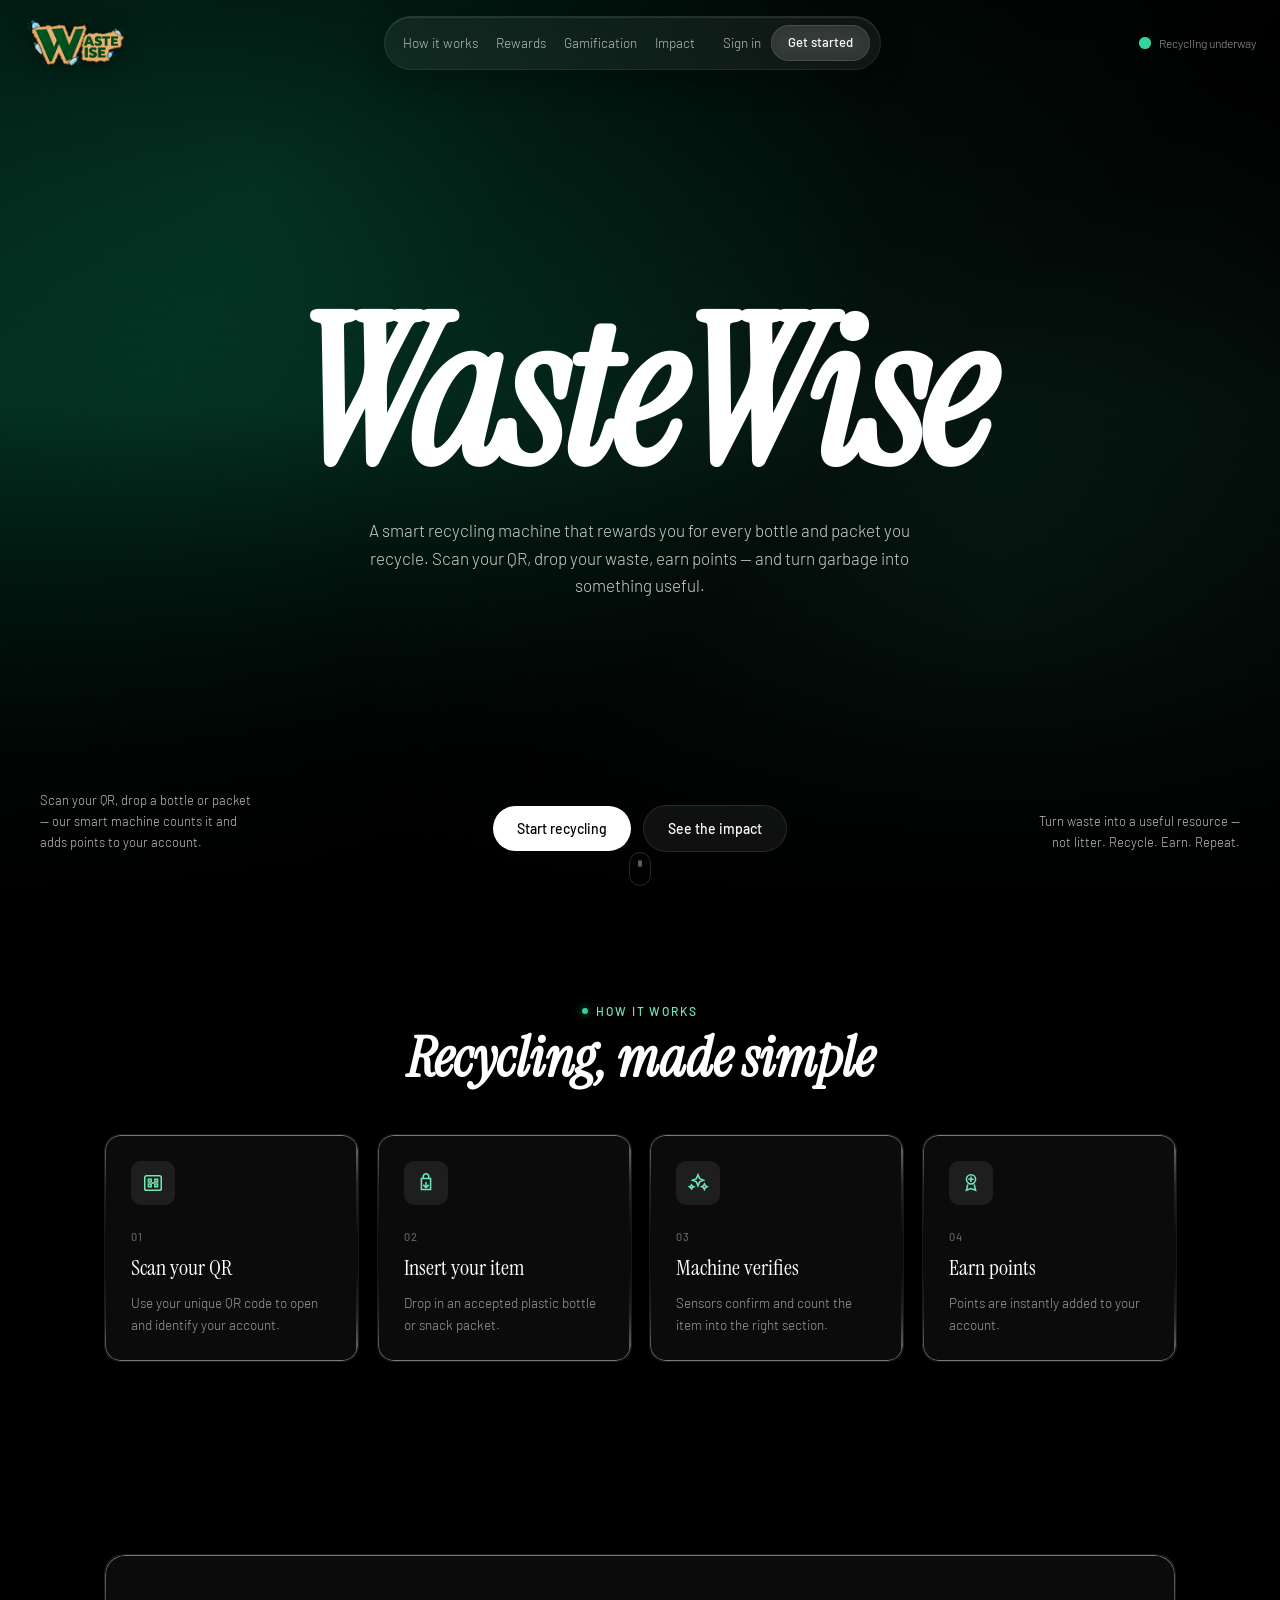
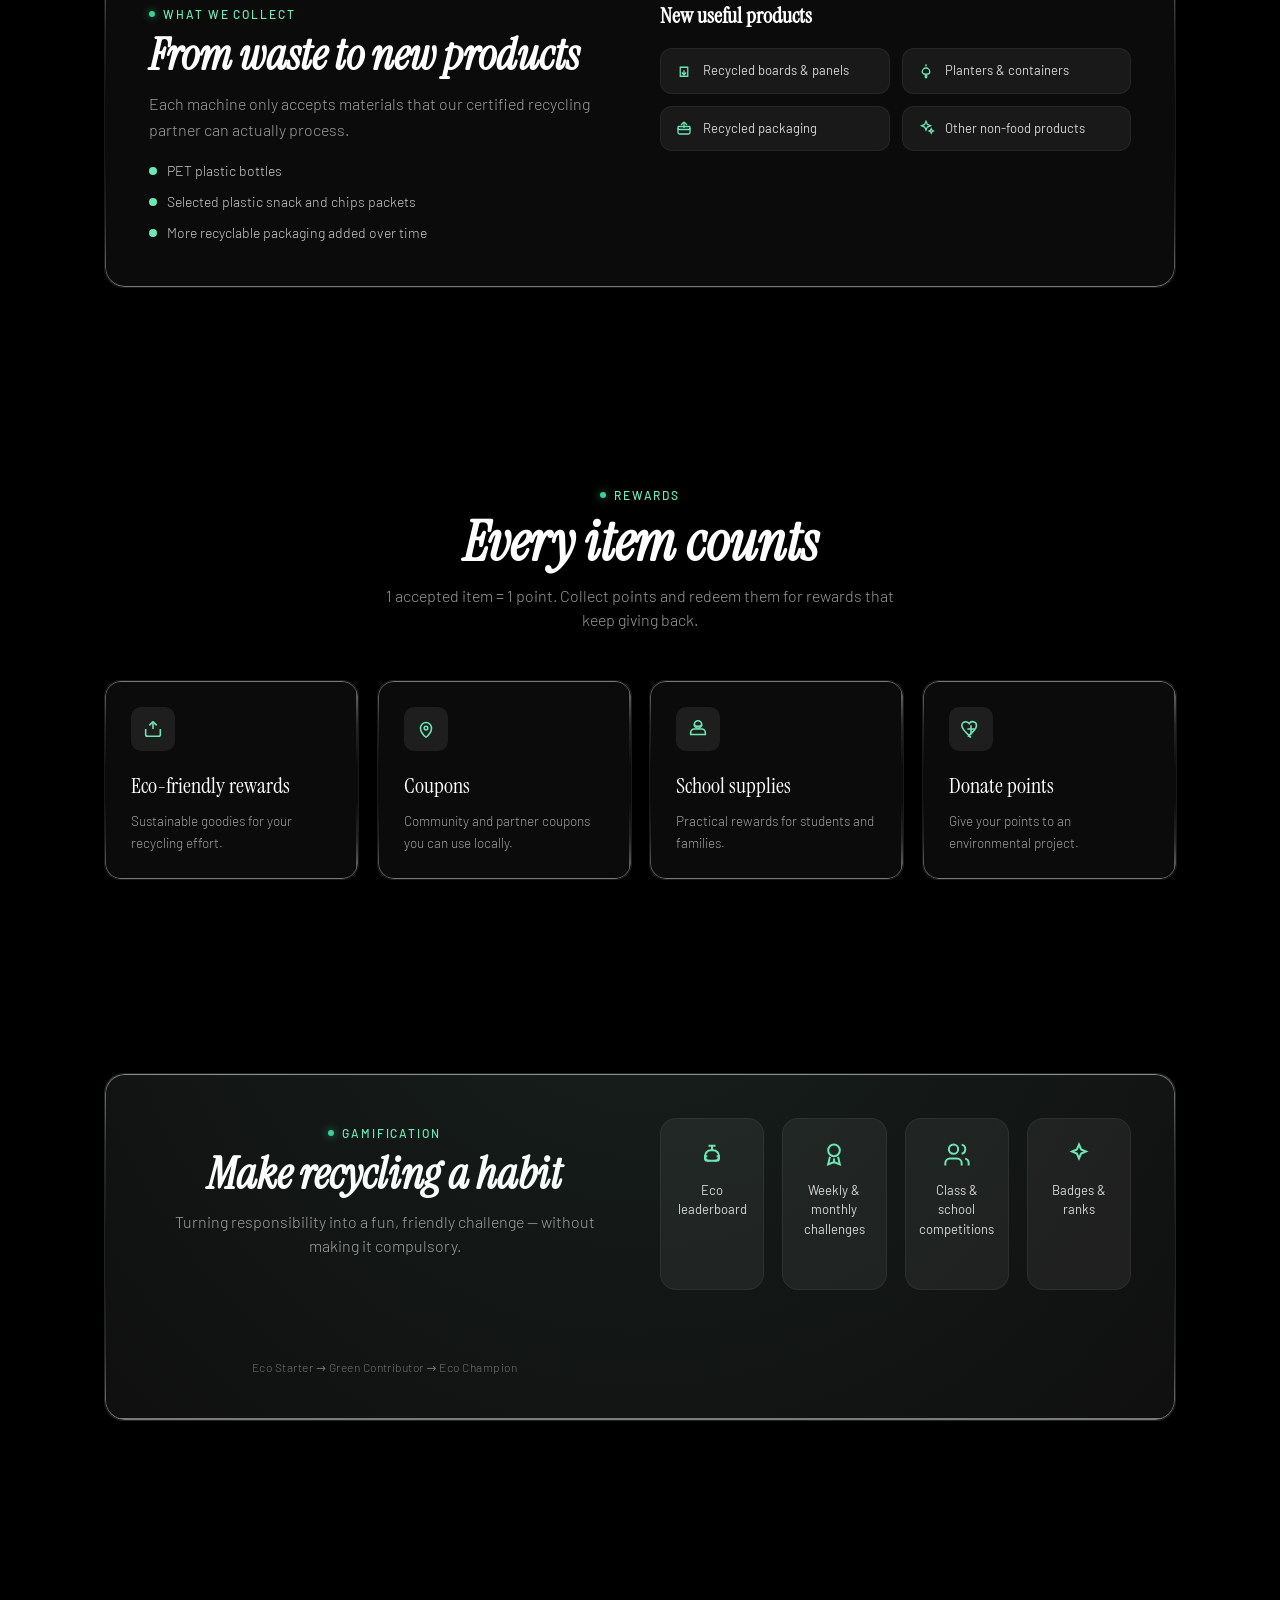
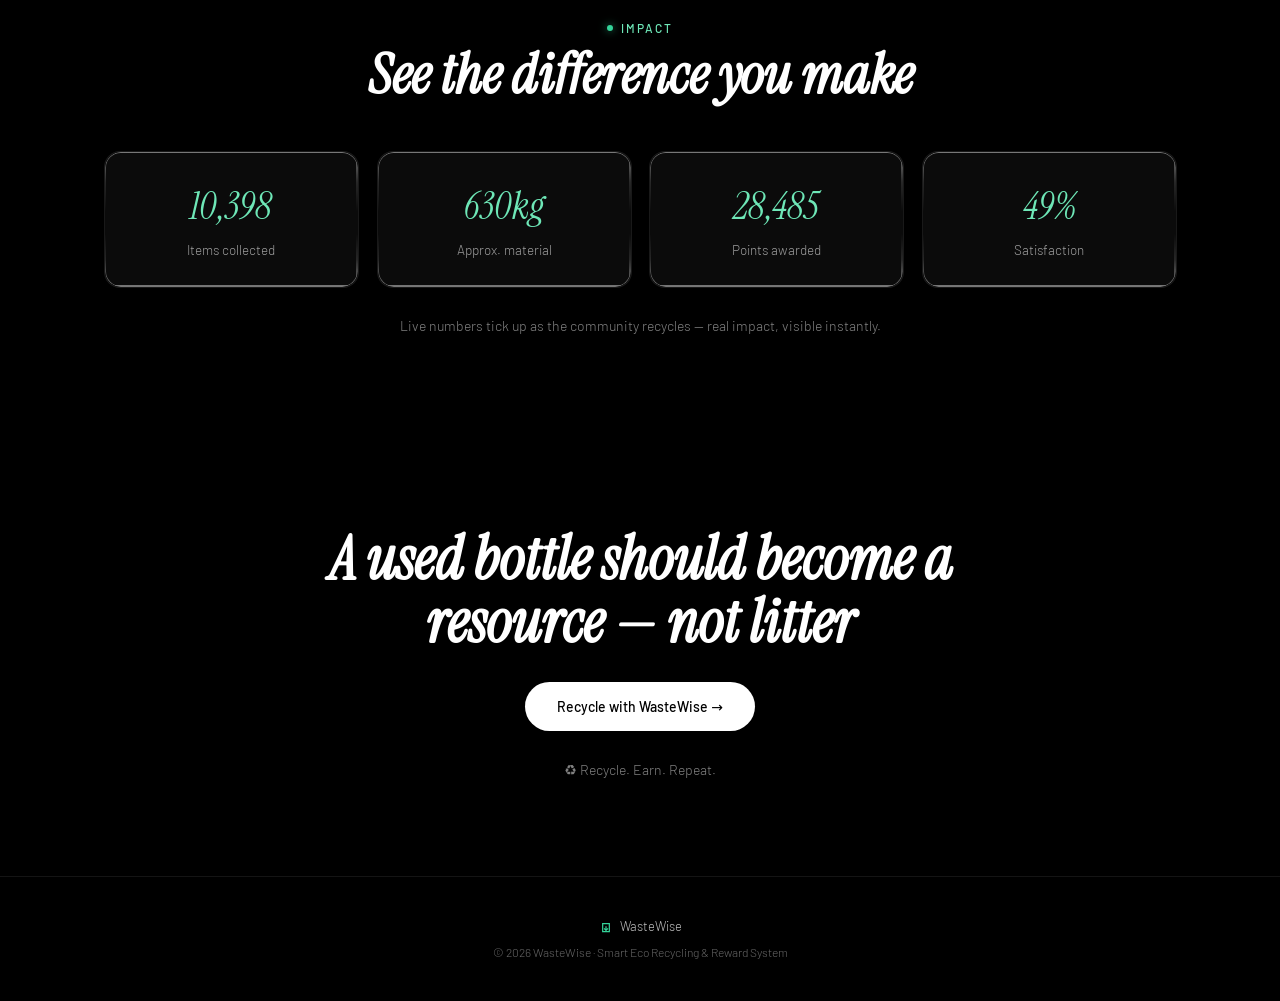
==== frontend/index.html @ 9d91518c "Rename site -> frontend" ====
<!doctype html>
<html lang="en">
<head>
  <meta charset="UTF-8" />
  <meta name="viewport" content="width=device-width, initial-scale=1.0" />
  <title>WasteWise — Recycle. Earn. Repeat.</title>
  <meta name="description" content="A smart recycling machine that rewards you for every bottle and packet you recycle. Scan your QR, drop your waste, earn points." />
  <link rel="icon" type="image/jpeg" href="logo.jpeg" />
  <link rel="preconnect" href="https://fonts.googleapis.com">
  <link rel="preconnect" href="https://fonts.gstatic.com" crossorigin>
  <link href="https://fonts.googleapis.com/css2?family=Instrument+Serif:ital@0;1&family=Barlow:wght@300;400;500;600&display=swap" rel="stylesheet">
  <link rel="stylesheet" href="style.css" />
</head>
<body>
  <!-- Scroll progress - lightweight -->
  <div class="scroll-progress" id="scroll-progress" aria-hidden="true"></div>

  <!-- Background - static, no drift -->
  <div class="bg-fixed" aria-hidden="true">
    <div class="bg-gradient"></div>
    <div class="bg-radial-1"></div>
    <div class="bg-radial-2"></div>
    <div class="bg-vignette"></div>
  </div>

  <!-- Top Bar -->
  <header class="topbar">
    <a href="#" class="logo" aria-label="WasteWise home">
      <img src="logo.jpeg" alt="WasteWise logo — cardboard W ASTE ISE with bottles" width="220" height="74" />
    </a>

    <nav class="nav-pill" aria-label="Primary">
      <div class="nav-links">
        <a href="#how-it-works">How it works</a>
        <a href="#rewards">Rewards</a>
        <a href="#gamification">Gamification</a>
        <a href="#impact">Impact</a>
      </div>
      <div class="nav-actions">
        <a href="#" class="nav-signin">Sign in</a>
        <a href="#how-it-works" class="btn btn-glass">Get started</a>
      </div>
      <button class="nav-toggle" aria-label="Open menu" aria-expanded="false">
        <span></span><span></span><span></span>
      </button>
    </nav>

    <div class="status">
      <span class="dot-wrap"><span class="dot-ping"></span><span class="dot"></span></span>
      <span class="status-text">Recycling underway</span>
    </div>
  </header>

  <!-- Mobile menu -->
  <div class="mobile-menu" id="mobile-menu">
    <a href="#how-it-works">How it works</a>
    <a href="#rewards">Rewards</a>
    <a href="#gamification">Gamification</a>
    <a href="#impact">Impact</a>
    <a href="#" class="mobile-cta">Get started</a>
  </div>

  <!-- Hero - lightweight, no floating/magnetic/char stagger -->
  <section class="hero" id="top">
    <div class="hero-inner" id="hero-title">
      <h1 class="hero-title">WasteWise</h1>
      <p class="hero-sub">
        A smart recycling machine that rewards you for every bottle and packet
        you recycle. Scan your QR, drop your waste, earn points — and turn
        garbage into something useful.
      </p>
    </div>

    <div class="hero-bottom" id="hero-bottom">
      <p class="hero-bottom-text left">
        Scan your QR, drop a bottle or packet — our smart machine counts it and
        adds points to your account.
      </p>

      <div class="hero-ctas">
        <a href="#how-it-works" class="btn btn-white"><span>Start recycling</span></a>
        <a href="#impact" class="btn btn-ghost">See the impact</a>
      </div>

      <p class="hero-bottom-text right">
        Turn waste into a useful resource — not litter. Recycle. Earn. Repeat.
      </p>
    </div>

    <a href="#how-it-works" class="scroll-hint" aria-label="Scroll down">
      <span class="scroll-mouse"><span class="scroll-wheel"></span></span>
    </a>
  </section>

  <!-- Content -->
  <main class="content">

    <!-- HOW IT WORKS -->
    <section id="how-it-works" class="section reveal">
      <div class="section-head">
        <span class="eyebrow"><span class="eyebrow-dot"></span> How it works</span>
        <h2>Recycling, made simple</h2>
      </div>
      <div class="grid-4 stagger">
        <article class="card">
          <div class="card-icon"><svg viewBox="0 0 24 24" fill="none" stroke="currentColor" stroke-width="1.7"><rect x="3" y="4" width="18" height="16" rx="2"/><path d="M7 8h3v3H7zM14 8h3v3h-3zM7 13h3v3H7zM14 13h3v3h-3z"/><circle cx="12" cy="12" r="1.2" fill="currentColor" stroke="none"/></svg></div>
          <span class="card-num">01</span>
          <h3>Scan your QR</h3>
          <p>Use your unique QR code to open and identify your account.</p>
        </article>
        <article class="card">
          <div class="card-icon"><svg viewBox="0 0 24 24" fill="none" stroke="currentColor" stroke-width="1.7"><path d="M7 19V7h10v12H7z"/><path d="M9 7V5a3 3 0 0 1 6 0v2"/><path d="M12 11v6"/><path d="M9 14l3 3 3-3"/></svg></div>
          <span class="card-num">02</span>
          <h3>Insert your item</h3>
          <p>Drop in an accepted plastic bottle or snack packet.</p>
        </article>
        <article class="card">
          <div class="card-icon"><svg viewBox="0 0 24 24" fill="none" stroke="currentColor" stroke-width="1.7"><path d="M12 3l1.8 4.2L18 9l-4.2 1.8L12 15l-1.8-4.2L6 9l4.2-1.8L12 3z"/><path d="M19 13l1 2 2 1-2 1-1 2-1-2-2-1 2-1 1-2z"/><path d="M5 14l1 1.5L7.5 16 6 17l-1 1.5L4 17 2.5 16 4 15.5 5 14z"/></svg></div>
          <span class="card-num">03</span>
          <h3>Machine verifies</h3>
          <p>Sensors confirm and count the item into the right section.</p>
        </article>
        <article class="card">
          <div class="card-icon"><svg viewBox="0 0 24 24" fill="none" stroke="currentColor" stroke-width="1.7"><circle cx="12" cy="8" r="5"/><path d="M8.5 13.5L7 20l5-2 5 2-1.5-6.5"/><path d="M9 8h6M12 5v6"/></svg></div>
          <span class="card-num">04</span>
          <h3>Earn points</h3>
          <p>Points are instantly added to your account.</p>
        </article>
      </div>
    </section>

    <!-- WHAT WE COLLECT -->
    <section id="collection" class="section reveal">
      <div class="panel">
        <div class="panel-left">
          <span class="eyebrow"><span class="eyebrow-dot"></span> What we collect</span>
          <h2>From waste to new products</h2>
          <p class="muted">Each machine only accepts materials that our certified recycling partner can actually process.</p>
          <ul class="checklist">
            <li><span class="dot-sm"></span> PET plastic bottles</li>
            <li><span class="dot-sm"></span> Selected plastic snack and chips packets</li>
            <li><span class="dot-sm"></span> More recyclable packaging added over time</li>
          </ul>
        </div>
        <div class="panel-right">
          <h3>New useful products</h3>
          <div class="mini-grid">
            <div class="mini-card"><svg viewBox="0 0 24 24" fill="none" stroke="currentColor" stroke-width="1.7"><path d="M7 19V7h10v12H7z"/><path d="M12 11v6M9 14l3 3 3-3"/></svg><span>Recycled boards &amp; panels</span></div>
            <div class="mini-card"><svg viewBox="0 0 24 24" fill="none" stroke="currentColor" stroke-width="1.7"><path d="M11 20a1 1 0 0 0 2 0v-1a3 3 0 0 0-3-3 3 3 0 0 1-3-3 5 5 0 0 1 10 0 3 3 0 0 1-3 3 3 3 0 0 0-3 3v1z"/><path d="M12 3v3"/></svg><span>Planters &amp; containers</span></div>
            <div class="mini-card"><svg viewBox="0 0 24 24" fill="none" stroke="currentColor" stroke-width="1.7"><path d="M20 12v6a2 2 0 0 1-2 2H6a2 2 0 0 1-2-2v-6"/><path d="M12 12V4"/><path d="M12 4l-4 4"/><path d="M12 4l4 4"/><rect x="4" y="10" width="16" height="4" rx="1"/></svg><span>Recycled packaging</span></div>
            <div class="mini-card"><svg viewBox="0 0 24 24" fill="none" stroke="currentColor" stroke-width="1.7"><path d="M12 3l1.8 4.2L18 9l-4.2 1.8L12 15l-1.8-4.2L6 9l4.2-1.8L12 3z"/><path d="M19 13l1 2 2 1-2 1-1 2-1-2-2-1 2-1 1-2z"/></svg><span>Other non-food products</span></div>
          </div>
        </div>
      </div>
    </section>

    <!-- REWARDS -->
    <section id="rewards" class="section reveal">
      <div class="section-head">
        <span class="eyebrow"><span class="eyebrow-dot"></span> Rewards</span>
        <h2>Every item counts</h2>
        <p class="section-desc">1 accepted item = 1 point. Collect points and redeem them for rewards that keep giving back.</p>
      </div>
      <div class="grid-4 stagger">
        <article class="card">
          <div class="card-icon"><svg viewBox="0 0 24 24" fill="none" stroke="currentColor" stroke-width="1.7"><path d="M20 12v6a2 2 0 0 1-2 2H6a2 2 0 0 1-2-2v-6"/><path d="M12 12V4"/><path d="M12 4l-4 4"/><path d="M12 4l4 4"/></svg></div>
          <h3>Eco-friendly rewards</h3>
          <p>Sustainable goodies for your recycling effort.</p>
        </article>
        <article class="card">
          <div class="card-icon"><svg viewBox="0 0 24 24" fill="none" stroke="currentColor" stroke-width="1.7"><path d="M12 21s-6-4.5-6-10a6 6 0 0 1 12 0c0 5.5-6 10-6 10z"/><circle cx="12" cy="11" r="2"/></svg></div>
          <h3>Coupons</h3>
          <p>Community and partner coupons you can use locally.</p>
        </article>
        <article class="card">
          <div class="card-icon"><svg viewBox="0 0 24 24" fill="none" stroke="currentColor" stroke-width="1.7"><path d="M4 16a4 4 0 0 1 4-4h8a4 4 0 0 1 4 4v2H4v-2z"/><circle cx="12" cy="7" r="4"/><path d="M8 7c0 1 1 2 4 2s4-1 4-2"/></svg></div>
          <h3>School supplies</h3>
          <p>Practical rewards for students and families.</p>
        </article>
        <article class="card">
          <div class="card-icon"><svg viewBox="0 0 24 24" fill="none" stroke="currentColor" stroke-width="1.7"><path d="M12 21l-1.4-1.3C5 14.8 2 11.9 2 8.3A4.3 4.3 0 0 1 6.3 4c1.4 0 2.8.9 3.7 2.1A4.3 4.3 0 0 1 18 8.3c0 3.6-3 6.5-8.6 11.4L12 21z"/><path d="M12 8v10"/><path d="M8 12h8"/></svg></div>
          <h3>Donate points</h3>
          <p>Give your points to an environmental project.</p>
        </article>
      </div>
    </section>

    <!-- GAMIFICATION -->
    <section id="gamification" class="section reveal">
      <div class="panel panel-strong">
        <div class="section-head" style="margin-bottom: 32px;">
          <span class="eyebrow eyebrow-center"><span class="eyebrow-dot"></span> Gamification</span>
          <h2>Make recycling a habit</h2>
          <p class="section-desc">Turning responsibility into a fun, friendly challenge — without making it compulsory.</p>
        </div>
        <div class="grid-4 stagger">
          <div class="ghost-card"><svg viewBox="0 0 24 24" fill="none" stroke="currentColor" stroke-width="1.7"><path d="M6 13a5 5 0 0 1 5-5h2a5 5 0 0 1 5 5v2a2 2 0 0 1-2 2H8a2 2 0 0 1-2-2v-2z"/><path d="M8 13H6a4 4 0 0 0 4 4"/><path d="M16 13h2a4 4 0 0 1-4 4"/><path d="M12 8V4"/><path d="M9 4h6"/></svg><span>Eco leaderboard</span></div>
          <div class="ghost-card"><svg viewBox="0 0 24 24" fill="none" stroke="currentColor" stroke-width="1.7"><circle cx="12" cy="8" r="5"/><path d="M8.5 13.5L7 20l5-2 5 2-1.5-6.5"/><path d="M12 15v4"/></svg><span>Weekly &amp; monthly challenges</span></div>
          <div class="ghost-card"><svg viewBox="0 0 24 24" fill="none" stroke="currentColor" stroke-width="1.7"><path d="M16 21v-2a4 4 0 0 0-4-4H6a4 4 0 0 0-4 4v2"/><circle cx="9" cy="7" r="4"/><path d="M22 21v-2a4 4 0 0 0-3-3.9"/><path d="M16 3.1a4 4 0 0 1 0 7.8"/></svg><span>Class &amp; school competitions</span></div>
          <div class="ghost-card"><svg viewBox="0 0 24 24" fill="none" stroke="currentColor" stroke-width="1.7"><path d="M12 3l1.8 4.2L18 9l-4.2 1.8L12 15l-1.8-4.2L6 9l4.2-1.8L12 3z"/></svg><span>Badges &amp; ranks</span></div>
        </div>
        <p class="ranks">Eco Starter → Green Contributor → Eco Champion</p>
      </div>
    </section>

    <!-- IMPACT -->
    <section id="impact" class="section reveal">
      <div class="section-head">
        <span class="eyebrow"><span class="eyebrow-dot"></span> Impact</span>
        <h2>See the difference you make</h2>
      </div>
      <div class="grid-4 stats stagger">
        <div class="card stat"><div class="stat-value" data-target="12840" data-suffix="">0</div><p>Items collected</p></div>
        <div class="card stat"><div class="stat-value" data-target="864" data-suffix="kg">0</div><p>Approx. material</p></div>
        <div class="card stat"><div class="stat-value" data-target="45210" data-suffix="">0</div><p>Points awarded</p></div>
        <div class="card stat"><div class="stat-value" data-target="97" data-suffix="%">0</div><p>Satisfaction</p></div>
      </div>
      <p class="center-muted">Live numbers tick up as the community recycles — real impact, visible instantly.</p>
    </section>

    <!-- CTA -->
    <section class="section reveal cta">
      <h2>A used bottle should become a resource — not litter</h2>
      <div class="cta-row">
        <a href="#how-it-works" class="btn btn-white btn-large"><span>Recycle with WasteWise <span aria-hidden="true">→</span></span></a>
      </div>
      <p class="center-muted">♻️ Recycle. Earn. Repeat.</p>
    </section>

    <footer class="footer">
      <div class="footer-logo"><svg viewBox="0 0 24 24" width="16" height="16" fill="none" stroke="#34d399" stroke-width="1.8"><path d="M7 19V7h10v12H7z"/><path d="M12 11v6M9 14l3 3 3-3"/></svg> <span>WasteWise</span></div>
      <p>© <span id="year"></span> WasteWise · Smart Eco Recycling &amp; Reward System</p>
    </footer>

  </main>

  <script src="script.js"></script>
</body>
</html>
---- frontend/style.css ----
/* WasteWise — pure HTML/CSS — animated edition */
@import url('https://fonts.googleapis.com/css2?family=Instrument+Serif:ital@0;1&family=Barlow:wght@300;400;500;600&display=swap');

* { box-sizing: border-box; margin: 0; padding: 0; }
html { scroll-behavior: smooth; scroll-padding-top: 80px; }
body {
  font-family: 'Barlow', system-ui, sans-serif;
  background: #000;
  color: #fff;
  overflow-x: hidden;
  line-height: 1.5;
}
a { color: inherit; text-decoration: none; }
img { display: block; max-width: 100%; }

/* Scroll progress - lightweight, no spotlight */
.scroll-progress {
  position: fixed; top: 0; left: 0; height: 2px; width: 0%;
  background: linear-gradient(90deg, #34d399, #6ee7b7, #a7f3d0);
  z-index: 100; transition: width .08s linear;
}

/* Background - static, no orb drift (was heavy) */
.bg-fixed { position: fixed; inset: 0; z-index: 0; pointer-events: none; }
.bg-gradient { position: absolute; inset: 0; background: linear-gradient(135deg, #022c1e 0%, #000 60%, #000 100%); }
.bg-radial-1 { position: absolute; inset: 0; background: radial-gradient(circle at 20% 20%, rgba(16,185,129,0.25), transparent 50%); }
.bg-radial-2 { position: absolute; inset: 0; background: radial-gradient(circle at 78% 68%, rgba(52,211,153,0.15), transparent 55%); }
.bg-vignette { position: absolute; inset: 0; background: linear-gradient(to bottom, rgba(0,0,0,0.55), transparent 45%, #000); }

/* Topbar - no entrance bounce, static */
.topbar {
  position: fixed; top: 0; left: 0; right: 0; z-index: 50;
  display: flex; align-items: center; justify-content: space-between;
  padding: 16px 24px; pointer-events: none;
}
.logo, .nav-pill, .status { pointer-events: auto; }
.logo img {
  height: 42px; width: auto; object-fit: contain;
  filter: drop-shadow(0 2px 10px rgba(0,0,0,0.5));
  border-radius: 6px;
}
@media (min-width: 768px) { .logo img { height: 48px; } }

/* Nav pill — liquid glass */
.nav-pill {
  display: none; align-items: center; gap: 20px;
  padding: 8px 10px 8px 18px; border-radius: 999px;
  background: rgba(255,255,255,0.06);
  backdrop-filter: blur(12px); -webkit-backdrop-filter: blur(12px);
  box-shadow: inset 0 1px 1px rgba(255,255,255,0.12), 0 8px 32px rgba(0,0,0,0.3);
  border: 1px solid rgba(255,255,255,0.08);
}
@media (min-width: 900px) { .nav-pill { display: flex; } }
.nav-links { display: flex; gap: 18px; }
.nav-links a { font-size: 13.5px; font-weight: 300; color: rgba(255,255,255,0.7); transition: color .2s, transform .2s; position: relative; }
.nav-links a::after { content:""; position:absolute; left:0; right:0; bottom:-4px; height:1px; background: #6ee7b7; transform: scaleX(0); transition: transform .25s; transform-origin: left; }
.nav-links a:hover { color: #fff; transform: translateY(-1px); }
.nav-links a:hover::after { transform: scaleX(1); }
.nav-actions { display: flex; align-items: center; gap: 10px; margin-left: 8px; }
.nav-signin { font-size: 13.5px; font-weight: 300; color: rgba(255,255,255,0.7); }
.nav-signin:hover { color: #fff; }

.btn { display: inline-flex; align-items: center; justify-content: center; gap: 8px; font-weight: 500; border-radius: 999px; cursor: pointer; transition: all .2s; border: none; position: relative; overflow: hidden; }
.btn-glass { font-size: 13px; padding: 7px 16px; background: rgba(255,255,255,0.10); color: #fff; border: 1px solid rgba(255,255,255,0.12); backdrop-filter: blur(8px); }
.btn-glass:hover { background: rgba(255,255,255,0.16); transform: scale(1.03); }
.btn-white { background: #fff; color: #000; padding: 12px 24px; font-size: 14px; border-radius: 999px; }
.btn-white:hover { transform: scale(1.03); box-shadow: 0 0 20px 4px rgba(255,255,255,0.18); }
.btn:active { transform: scale(0.97); }
.btn-ghost { background: rgba(255,255,255,0.06); backdrop-filter: blur(12px); border: 1px solid rgba(255,255,255,0.10); color: #fff; padding: 12px 24px; font-size: 14px; }
.btn-ghost:hover { background: rgba(255,255,255,0.12); transform: scale(1.03); }
.btn-large { padding: 14px 32px; font-size: 14px; }

.nav-toggle { display: none; flex-direction: column; gap: 4px; background: none; border: none; cursor: pointer; padding: 6px; }
.nav-toggle span { display: block; width: 20px; height: 2px; background: #fff; border-radius: 2px; transition: transform .25s, opacity .25s; }

/* Status - keep ping only, no glow */
.status { display: flex; align-items: center; gap: 8px; }
.dot-wrap { position: relative; width: 12px; height: 12px; display: inline-flex; }
.dot-ping { position: absolute; inset: 0; border-radius: 50%; background: #34d399; opacity: 0.75; animation: ping 1.6s cubic-bezier(0,0,0.2,1) infinite; }
.dot { position: relative; width: 12px; height: 12px; border-radius: 50%; background: #34d399; }
.status-text { font-size: 12px; font-weight: 300; color: rgba(255,255,255,0.6); }
@keyframes ping { 75%,100% { transform: scale(2.2); opacity: 0; } }

.mobile-menu { display: none; position: fixed; top: 64px; left: 12px; right: 12px; z-index: 49; background: rgba(12,12,12,0.92); backdrop-filter: blur(20px); border: 1px solid rgba(255,255,255,0.08); border-radius: 16px; padding: 16px; flex-direction: column; gap: 12px; animation: menuIn .25s ease; }
@keyframes menuIn { from{opacity:0; transform: translateY(-8px) scale(.98)} to{opacity:1; transform: translateY(0) scale(1)} }
.mobile-menu.open { display: flex; }
.mobile-menu a { padding: 10px 12px; border-radius: 10px; color: rgba(255,255,255,0.8); }
.mobile-menu a:hover { background: rgba(255,255,255,0.08); color: #fff; }
.mobile-cta { background: #fff !important; color: #000 !important; text-align: center; font-weight: 600; }

@media (max-width: 899px) {
  .nav-pill { display: flex; padding: 8px 10px; }
  .nav-links, .nav-actions .nav-signin, .nav-actions .btn-glass { display: none; }
  .nav-toggle { display: flex; }
  .status-text { display: none; }
}

/* Hero - lightweight: single fade, no char stagger / float / nudge */
.hero { position: relative; height: 100vh; height: 100dvh; display: flex; flex-direction: column; align-items: center; justify-content: center; overflow: hidden; z-index: 1; padding: 0 16px; }
.hero-inner { display: flex; flex-direction: column; align-items: center; justify-content: center; text-align: center; will-change: transform, opacity; }
.hero-title {
  font-family: 'Instrument Serif', serif; font-style: italic;
  font-size: clamp(56px, 16vw, 260px); line-height: 0.92; letter-spacing: -0.02em; color: #fff;
  opacity: 0; transform: translateY(14px);
  transition: opacity .8s ease, transform .8s ease;
}
.hero-title.in { opacity: 1; transform: translateY(0); }
.hero-sub {
  max-width: 560px; margin-top: 28px;
  font-weight: 300; font-size: clamp(14px, 2.2vw, 17px);
  line-height: 1.6; color: rgba(255,255,255,0.80);
  opacity: 0; transform: translateY(10px);
  transition: opacity .8s ease .2s, transform .8s ease .2s;
}
.hero-sub.in { opacity: 1; transform: translateY(0); }

.hero-bottom { position: absolute; bottom: 48px; left: 0; right: 0; display: flex; align-items: flex-end; justify-content: space-between; padding: 0 40px; gap: 16px; will-change: transform, opacity; }
.hero-bottom-text { font-size: 13px; font-weight: 300; color: rgba(255,255,255,0.75); max-width: 220px; line-height: 1.6; opacity: 0; transform: translateY(8px); transition: opacity .6s ease .35s, transform .6s ease .35s; }
.hero-bottom-text.in { opacity: 1; transform: translateY(0); }
.hero-bottom-text.right { text-align: right; }
.hero-ctas { position: absolute; left: 50%; bottom: 0; transform: translateX(-50%); display: flex; gap: 12px; align-items: center; }
.scroll-hint { position: absolute; bottom: 14px; left: 50%; transform: translateX(-50%); opacity: 0.45; }
.scroll-mouse { display: block; width: 22px; height: 34px; border: 1.5px solid rgba(255,255,255,0.35); border-radius: 999px; position: relative; }
.scroll-wheel { position: absolute; left: 50%; top: 7px; width: 4px; height: 7px; background: rgba(255,255,255,0.8); border-radius: 999px; transform: translateX(-50%); animation: wheel 1.6s ease-in-out infinite; }
@keyframes wheel { 0% { transform: translate(-50%,0); opacity:1 } 60% { transform: translate(-50%,8px); opacity:0 } 100% { transform: translate(-50%,8px); opacity:0 } }

@media (max-width: 860px) {
  .hero-bottom { flex-direction: column; align-items: center; padding: 0 20px; bottom: 28px; gap: 18px; }
  .hero-bottom-text { max-width: 320px; text-align: center !important; }
  .hero-ctas { position: static; transform: none; }
  .scroll-hint { display: none; }
}

/* Liquid glass helpers */
.card, .panel, .ghost-card, .mini-card { position: relative; overflow: hidden; }
.card::before, .panel::before {
  content:""; position:absolute; inset:0; border-radius: inherit; padding:1.2px;
  background: linear-gradient(180deg, rgba(255,255,255,0.45) 0%, rgba(255,255,255,0.12) 22%, transparent 45%, transparent 60%, rgba(255,255,255,0.12) 80%, rgba(255,255,255,0.45) 100%);
  -webkit-mask: linear-gradient(#fff 0 0) content-box, linear-gradient(#fff 0 0);
  -webkit-mask-composite: xor; mask-composite: exclude;
  pointer-events: none;
}

/* Content */
.content { position: relative; z-index: 1; }
.section { padding: 96px 24px; max-width: 1120px; margin: 0 auto; }
@media (max-width: 640px) { .section { padding: 64px 16px; } }
.section-head { text-align: center; margin-bottom: 48px; }
.eyebrow {
  display: inline-flex; align-items: center; gap: 8px;
  font-size: 12px; letter-spacing: 0.16em; text-transform: uppercase; font-weight: 500; color: #6ee7b7;
}
.eyebrow-dot { width: 6px; height: 6px; border-radius: 50%; background: #34d399; box-shadow: 0 0 8px rgba(52,211,153,0.7); animation: dotPulse 1.8s ease-in-out infinite; }
@keyframes dotPulse { 0%,100%{transform:scale(1); opacity:1} 50%{transform:scale(1.5); opacity:0.7} }
.section-head h2 { font-family: 'Instrument Serif', serif; font-style: italic; font-size: clamp(32px, 6vw, 56px); margin-top: 10px; line-height: 1; }
.section-desc { margin-top: 14px; color: rgba(255,255,255,0.6); font-weight: 300; max-width: 520px; margin-left: auto; margin-right: auto; }

/* Grids */
.grid-4 { display: grid; grid-template-columns: repeat(4,1fr); gap: 18px; }
@media (max-width: 1024px) { .grid-4 { grid-template-columns: repeat(2,1fr); } }
@media (max-width: 560px) { .grid-4 { grid-template-columns: 1fr; } }

.card {
  background: rgba(255,255,255,0.045);
  backdrop-filter: blur(6px); -webkit-backdrop-filter: blur(6px);
  border: 1px solid rgba(255,255,255,0.06);
  border-radius: 16px; padding: 26px;
  transition: transform .35s cubic-bezier(.22,1,.36,1), box-shadow .35s, border-color .35s, background .35s;
  will-change: transform;
}
.card:hover { transform: translateY(-6px) scale(1.015); box-shadow: 0 16px 40px rgba(0,0,0,0.35), 0 0 0 1px rgba(110,231,183,0.08); border-color: rgba(110,231,183,0.18); background: rgba(255,255,255,0.06); }
.card-icon {
  width: 44px; height: 44px; border-radius: 10px;
  background: rgba(255,255,255,0.08);
  display: grid; place-items: center; margin-bottom: 18px; color: #6ee7b7;
  transition: transform .35s, background .35s; position: relative;
}
.card:hover .card-icon { transform: rotate(-6deg) scale(1.08); background: rgba(110,231,183,0.16); }
.card-icon svg { width: 22px; height: 22px; }
.card-num { font-size: 11px; color: rgba(255,255,255,0.35); font-weight: 500; letter-spacing: 0.08em; }
.card h3 { font-family: 'Instrument Serif', serif; font-size: 22px; margin: 4px 0 8px; font-weight: 400; }
.card p { font-size: 13.5px; color: rgba(255,255,255,0.6); font-weight: 300; line-height: 1.6; }

/* Stagger children when parent revealed */
.stagger > * { opacity: 0; transform: translateY(16px); }
.reveal.in .stagger > * { animation: staggerIn .6s cubic-bezier(.22,1,.36,1) forwards; }
.reveal.in .stagger > *:nth-child(1){animation-delay:.05s} .reveal.in .stagger > *:nth-child(2){animation-delay:.12s} .reveal.in .stagger > *:nth-child(3){animation-delay:.19s} .reveal.in .stagger > *:nth-child(4){animation-delay:.26s}
@keyframes staggerIn { to{opacity:1; transform: translateY(0)} }

/* Panel */
.panel {
  display: grid; grid-template-columns: 1fr 1fr; gap: 40px;
  padding: 44px; border-radius: 20px;
  background: rgba(255,255,255,0.045);
  backdrop-filter: blur(8px); -webkit-backdrop-filter: blur(8px);
  border: 1px solid rgba(255,255,255,0.06);
  transition: transform .4s, box-shadow .4s;
}
.panel:hover { transform: translateY(-2px); box-shadow: 0 20px 50px rgba(0,0,0,0.3); }
@media (max-width: 820px) { .panel { grid-template-columns: 1fr; padding: 28px; } }
.panel-left h2, .panel-strong h2 { font-family: 'Instrument Serif', serif; font-style: italic; font-size: clamp(28px, 4.5vw, 44px); margin: 10px 0 14px; line-height: 1; }
.muted { color: rgba(255,255,255,0.6); font-weight: 300; line-height: 1.6; margin-bottom: 18px; }
.checklist { list-style: none; display: flex; flex-direction: column; gap: 10px; }
.checklist li { display: flex; align-items: center; gap: 10px; color: rgba(255,255,255,0.78); font-weight: 300; font-size: 14px; }
.checklist li .dot-sm { width: 8px; height: 8px; border-radius: 50%; background: #6ee7b7; flex-shrink: 0; animation: dotPulse 2s ease-in-out infinite; }
.checklist li:nth-child(2) .dot-sm{animation-delay:.4s} .checklist li:nth-child(3) .dot-sm{animation-delay:.8s}
.panel-right h3 { font-family: 'Instrument Serif', serif; font-size: 22px; margin-bottom: 16px; }
.mini-grid { display: grid; grid-template-columns: 1fr 1fr; gap: 12px; }
@media (max-width: 480px) { .mini-grid { grid-template-columns: 1fr; } }
.mini-card {
  display: flex; align-items: center; gap: 10px;
  background: rgba(255,255,255,0.06); border: 1px solid rgba(255,255,255,0.06);
  border-radius: 12px; padding: 12px 14px;
  transition: transform .25s, background .25s, border-color .25s;
}
.mini-card:hover { transform: translateY(-2px) scale(1.02); background: rgba(255,255,255,0.09); border-color: rgba(110,231,183,0.2); }
.mini-card svg { width: 18px; height: 18px; color: #6ee7b7; flex-shrink: 0; }
.mini-card span { font-size: 13px; color: rgba(255,255,255,0.82); }

.panel-strong {
  padding: 44px; border-radius: 20px;
  background: rgba(255,255,255,0.06);
  backdrop-filter: blur(24px); -webkit-backdrop-filter: blur(24px);
  border: 1px solid rgba(255,255,255,0.08);
  box-shadow: 4px 4px 20px rgba(0,0,0,0.2), inset 0 1px 1px rgba(255,255,255,0.12);
  text-align: center; position: relative; overflow: hidden;
}
.panel-strong::after { content:""; position:absolute; inset:-50%; background: radial-gradient(circle at 50% 0%, rgba(110,231,183,0.08), transparent 60%); animation: panelGlow 8s ease-in-out infinite alternate; pointer-events:none; }
@keyframes panelGlow { from{transform: translateY(0)} to{transform: translateY(18px)} }
.ghost-card {
  background: rgba(255,255,255,0.06); border: 1px solid rgba(255,255,255,0.06);
  border-radius: 16px; padding: 22px; display: flex; flex-direction: column; align-items: center; gap: 12px;
  transition: transform .3s, background .3s; position: relative; z-index:1;
}
.ghost-card:hover { transform: translateY(-4px) scale(1.03); background: rgba(255,255,255,0.10); }
.ghost-card svg { width: 28px; height: 28px; color: #6ee7b7; transition: transform .3s; }
.ghost-card:hover svg { transform: scale(1.15) rotate(-4deg); }
.ghost-card span { font-size: 13px; color: rgba(255,255,255,0.82); }
.ranks { margin-top: 28px; font-size: 12px; color: rgba(255,255,255,0.4); font-weight: 300; letter-spacing: 0.04em; position: relative; z-index:1; }

/* Stats - counters */
.stats .stat { text-align: center; }
.stat-value { font-family: 'Instrument Serif', serif; font-style: italic; font-size: 38px; color: #6ee7b7; margin-bottom: 4px; min-height: 46px; display:flex; align-items:center; justify-content:center; }
.stat p { text-align: center; }
.center-muted { text-align: center; color: rgba(255,255,255,0.5); font-weight: 300; max-width: 560px; margin: 28px auto 0; font-size: 14px; }

/* CTA */
.cta { text-align: center; }
.cta h2 { font-family: 'Instrument Serif', serif; font-style: italic; font-size: clamp(32px, 6vw, 60px); max-width: 760px; margin: 0 auto; line-height: 1.05; }
.cta-row { margin-top: 28px; display: flex; justify-content: center; }

/* Reveal */
.reveal { opacity: 0; transform: translateY(28px); transition: opacity .7s ease, transform .7s ease; }
.reveal.in { opacity: 1; transform: translateY(0); }

/* Footer */
.footer { padding: 40px 24px; border-top: 1px solid rgba(255,255,255,0.08); text-align: center; color: rgba(255,255,255,0.4); font-size: 12px; font-weight: 300; }
.footer-logo { display: inline-flex; align-items: center; gap: 6px; color: rgba(255,255,255,0.75); margin-bottom: 6px; font-size: 13px; }

/* Reduced motion */
@media (prefers-reduced-motion: reduce) {
  *, *::before, *::after { animation: none !important; transition: none !important; }
  .reveal, .stagger > * { opacity: 1; transform: none; }
}
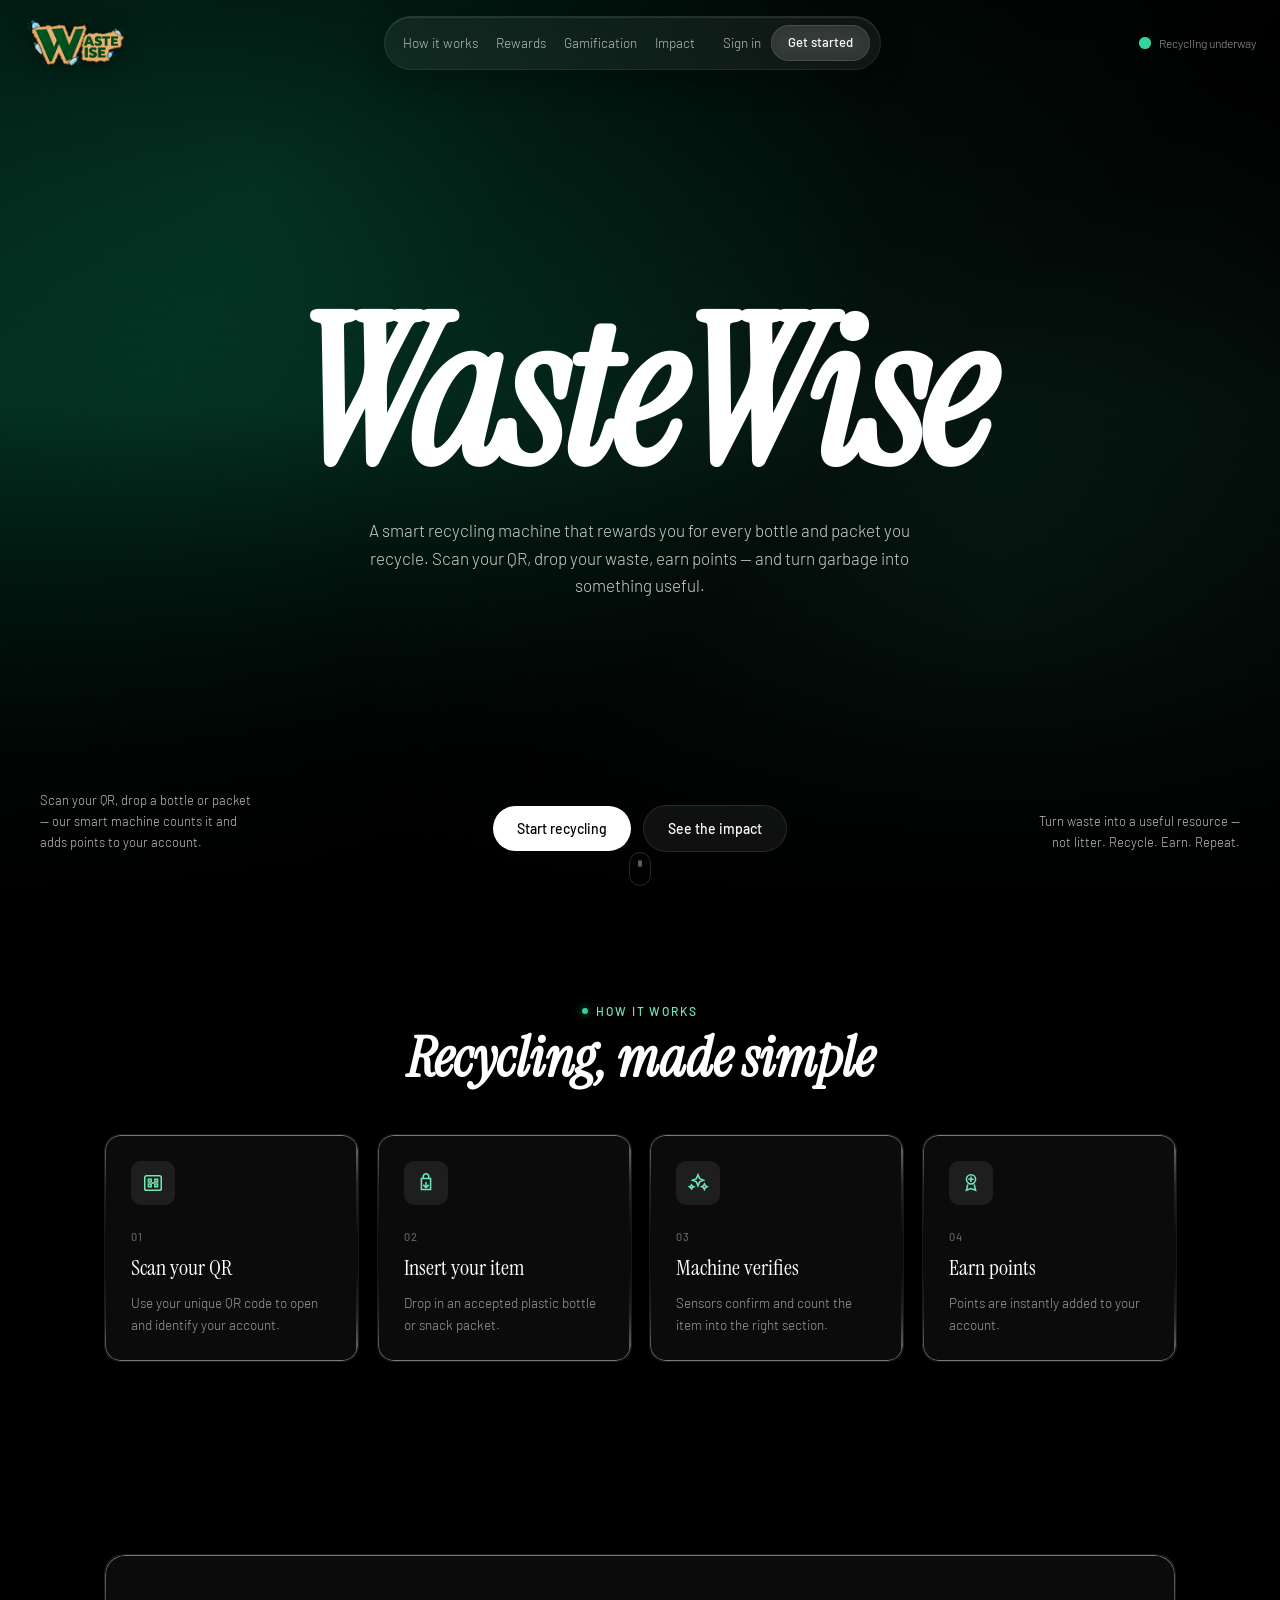
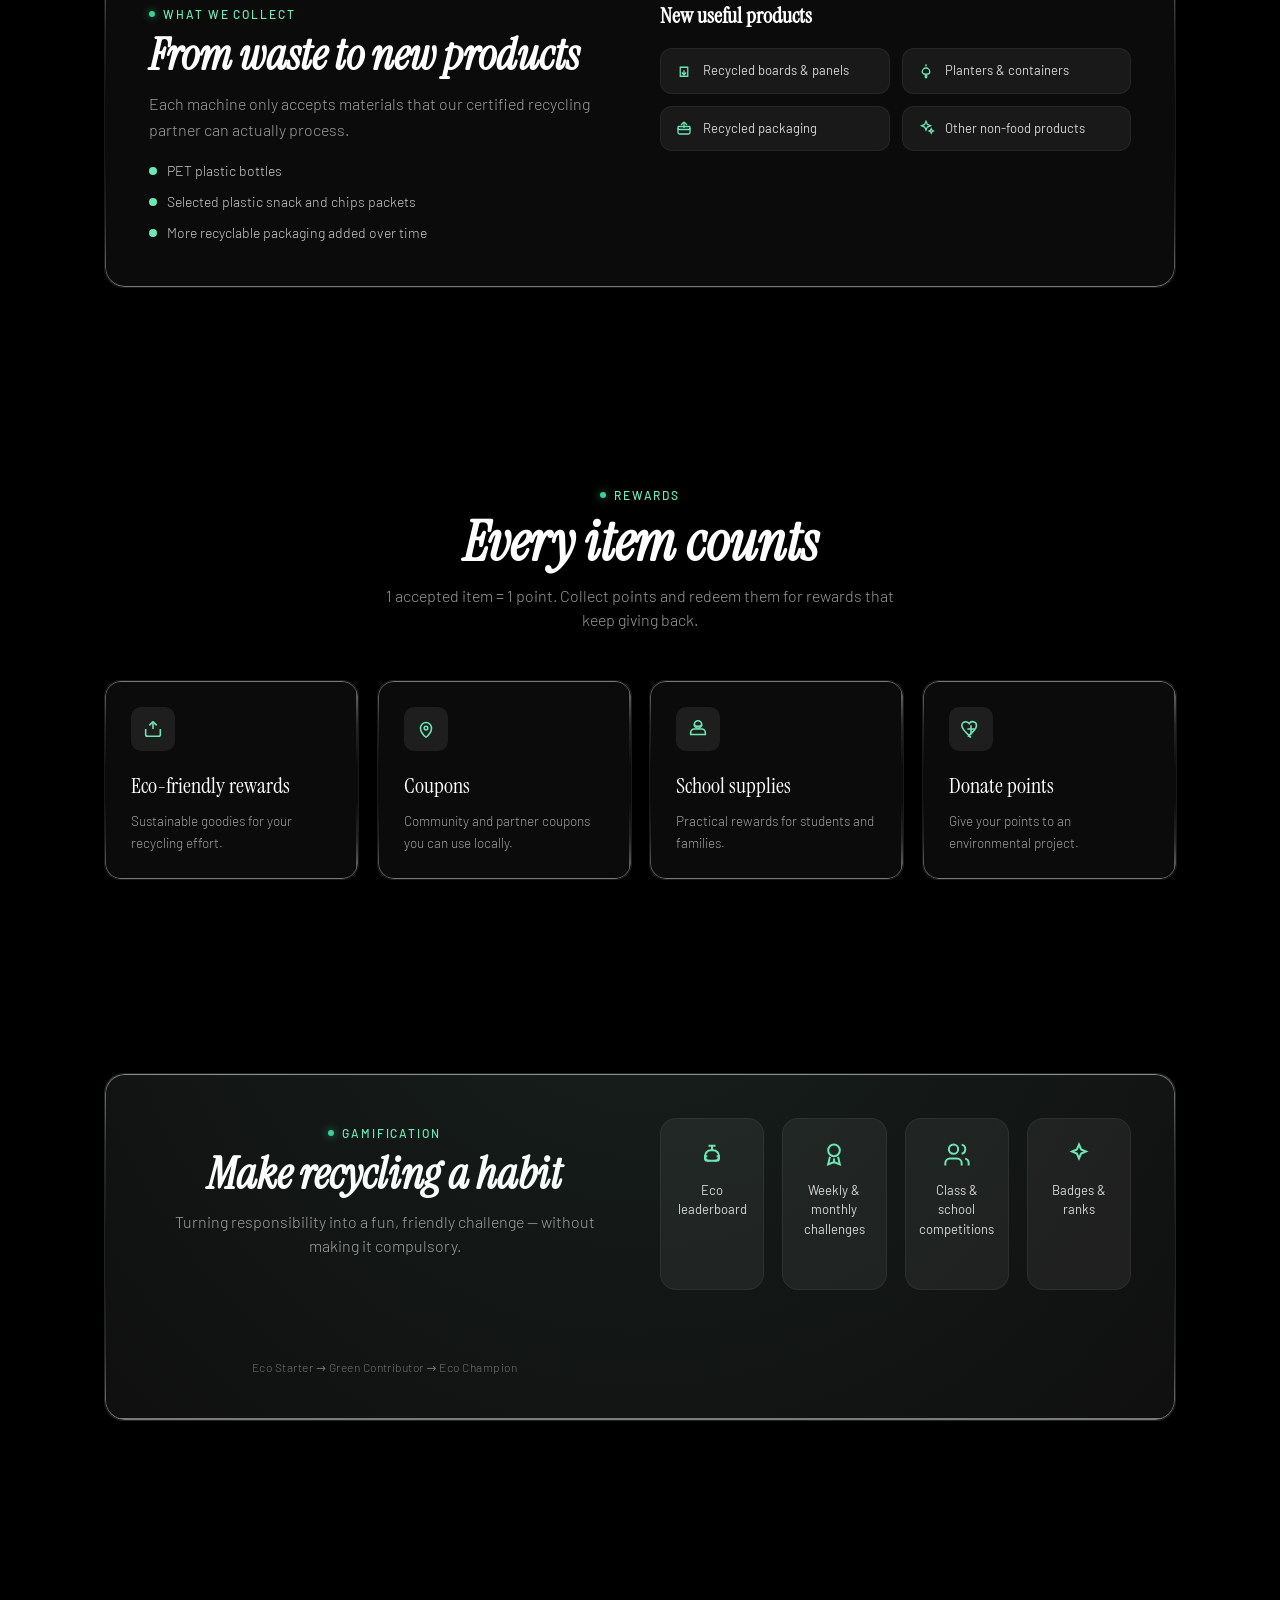
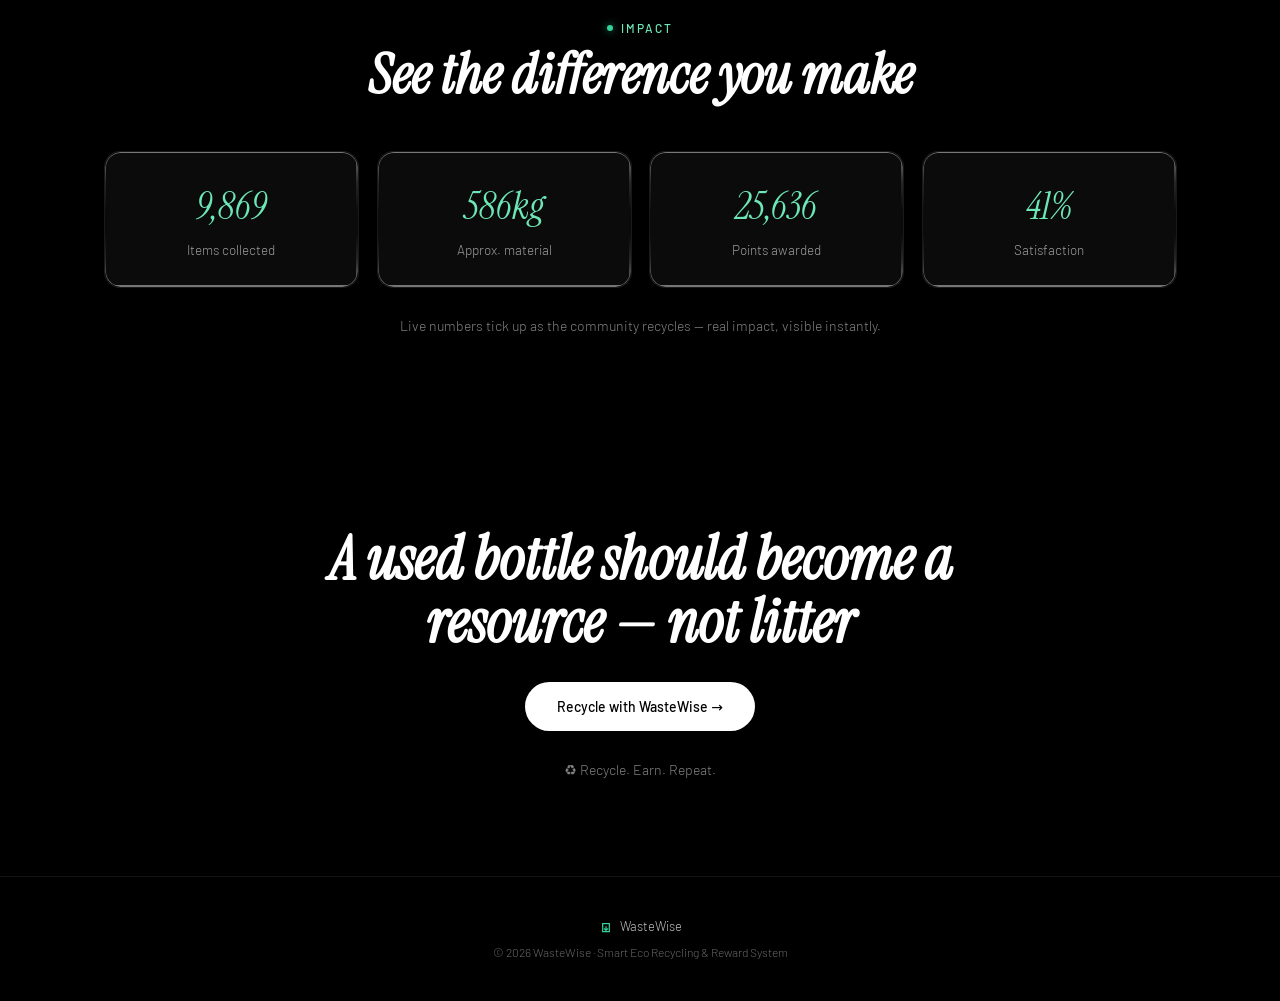
==== commit bd0ddbdd: "feat: add auth system, dashboard, and full stack setup with Java backend - Add auth page (login/regi" ====
--- a/frontend/index.html
+++ b/frontend/index.html
@@ -37,8 +37,8 @@
         <a href="#impact">Impact</a>
       </div>
       <div class="nav-actions">
-        <a href="#" class="nav-signin">Sign in</a>
-        <a href="#how-it-works" class="btn btn-glass">Get started</a>
+        <a href="login.html" class="nav-signin">Sign in</a>
+        <a href="login.html#register" class="btn btn-glass">Get started</a>
       </div>
       <button class="nav-toggle" aria-label="Open menu" aria-expanded="false">
         <span></span><span></span><span></span>
@@ -57,7 +57,7 @@
     <a href="#rewards">Rewards</a>
     <a href="#gamification">Gamification</a>
     <a href="#impact">Impact</a>
-    <a href="#" class="mobile-cta">Get started</a>
+    <a href="login.html" class="mobile-cta">Get started</a>
   </div>
 
   <!-- Hero - lightweight, no floating/magnetic/char stagger -->
--- a/frontend/style.css
+++ b/frontend/style.css
@@ -257,6 +257,120 @@
 .footer { padding: 40px 24px; border-top: 1px solid rgba(255,255,255,0.08); text-align: center; color: rgba(255,255,255,0.4); font-size: 12px; font-weight: 300; }
 .footer-logo { display: inline-flex; align-items: center; gap: 6px; color: rgba(255,255,255,0.75); margin-bottom: 6px; font-size: 13px; }
 
+/* Auth page */
+.auth-page { min-height: 100vh; min-height: 100dvh; }
+.auth-wrap { position: relative; z-index: 1; min-height: 100vh; min-height: 100dvh; display: grid; place-items: center; padding: 96px 16px 40px; }
+.auth-card {
+  width: 100%; max-width: 440px;
+  background: rgba(255,255,255,0.06);
+  backdrop-filter: blur(18px); -webkit-backdrop-filter: blur(18px);
+  border: 1px solid rgba(255,255,255,0.10);
+  border-radius: 20px;
+  box-shadow: 0 20px 60px rgba(0,0,0,0.45), inset 0 1px 1px rgba(255,255,255,0.10);
+  padding: 28px;
+  position: relative; overflow: hidden;
+}
+.auth-card::before {
+  content:""; position:absolute; inset:0; border-radius: inherit; padding:1.2px;
+  background: linear-gradient(180deg, rgba(255,255,255,0.45) 0%, rgba(255,255,255,0.12) 22%, transparent 45%, transparent 60%, rgba(255,255,255,0.12) 80%, rgba(255,255,255,0.45) 100%);
+  -webkit-mask: linear-gradient(#fff 0 0) content-box, linear-gradient(#fff 0 0);
+  -webkit-mask-composite: xor; mask-composite: exclude;
+  pointer-events: none;
+}
+.auth-head { text-align: center; margin-bottom: 18px; }
+.auth-head h1 { font-family: 'Instrument Serif', serif; font-style: italic; font-size: 34px; line-height: 1; }
+.auth-head p { margin-top: 8px; color: rgba(255,255,255,0.60); font-weight: 300; font-size: 14px; }
+.auth-tabs { display: grid; grid-template-columns: 1fr 1fr; gap: 8px; background: rgba(255,255,255,0.06); border: 1px solid rgba(255,255,255,0.06); border-radius: 999px; padding: 4px; margin-bottom: 16px; }
+.auth-tab { border: none; background: transparent; color: rgba(255,255,255,0.65); padding: 8px 10px; border-radius: 999px; cursor: pointer; font-size: 13px; font-weight: 500; transition: all .2s; }
+.auth-tab.active { background: #fff; color: #000; box-shadow: 0 4px 12px rgba(0,0,0,0.15); }
+.auth-alert { padding: 10px 12px; border-radius: 10px; font-size: 13px; margin-bottom: 14px; border: 1px solid transparent; }
+.auth-alert.error { background: rgba(239,68,68,0.12); border-color: rgba(239,68,68,0.25); color: #fecaca; }
+.auth-alert.success { background: rgba(52,211,153,0.12); border-color: rgba(52,211,153,0.25); color: #a7f3d0; }
+.auth-form { display: none; flex-direction: column; gap: 14px; }
+.auth-form.active { display: flex; }
+.field { display: flex; flex-direction: column; gap: 6px; }
+.field span { font-size: 12px; letter-spacing: 0.06em; text-transform: uppercase; color: rgba(255,255,255,0.55); font-weight: 500; }
+.field input { width: 100%; padding: 12px 14px; border-radius: 12px; border: 1px solid rgba(255,255,255,0.10); background: rgba(255,255,255,0.06); color: #fff; outline: none; font-size: 14px; transition: border-color .2s, background .2s; }
+.field input::placeholder { color: rgba(255,255,255,0.35); }
+.field input:focus { border-color: rgba(110,231,183,0.35); background: rgba(255,255,255,0.08); }
+.input-with-action { display: flex; gap: 8px; align-items: center; }
+.input-with-action input { flex: 1; }
+.toggle-pass { border: 1px solid rgba(255,255,255,0.10); background: rgba(255,255,255,0.06); color: rgba(255,255,255,0.75); padding: 10px 12px; border-radius: 12px; cursor: pointer; font-size: 12px; white-space: nowrap; }
+.toggle-pass:hover { background: rgba(255,255,255,0.10); }
+.hint { font-size: 11px; color: rgba(255,255,255,0.40); }
+.auth-submit { width: 100%; margin-top: 4px; }
+.auth-submit:disabled { opacity: 0.6; cursor: not-allowed; }
+.auth-foot { text-align: center; font-size: 13px; color: rgba(255,255,255,0.55); }
+.link-btn { background: none; border: none; color: #6ee7b7; cursor: pointer; font: inherit; text-decoration: underline; text-underline-offset: 3px; }
+.link-btn:hover { color: #a7f3d0; }
+.auth-meta { margin-top: 18px; text-align: center; font-size: 11px; color: rgba(255,255,255,0.35); border-top: 1px solid rgba(255,255,255,0.06); padding-top: 14px; }
+.api-status.ok { color: #6ee7b7; }
+.api-status.err { color: #fca5a5; }
+
+/* Dashboard */
+.dashboard-page { background: #000; }
+.dashboard-wrap { position: relative; z-index: 1; padding: 96px 16px 40px; min-height: 100vh; }
+.dashboard-inner { max-width: 960px; margin: 0 auto; display: flex; flex-direction: column; gap: 22px; }
+.dash-welcome h1 { font-family: 'Instrument Serif', serif; font-style: italic; font-size: clamp(28px, 5vw, 42px); line-height: 1; margin-top: 8px; }
+.welcome-sub { color: rgba(255,255,255,0.60); font-weight: 300; margin-top: 6px; font-size: 14px; }
+.dash-profile {
+  display: flex; align-items: center; gap: 18px;
+  background: rgba(255,255,255,0.06);
+  backdrop-filter: blur(18px); -webkit-backdrop-filter: blur(18px);
+  border: 1px solid rgba(255,255,255,0.10); border-radius: 20px; padding: 22px;
+  box-shadow: 0 20px 60px rgba(0,0,0,0.35), inset 0 1px 1px rgba(255,255,255,0.08);
+  position: relative; overflow: hidden;
+}
+.dash-profile::before { content:""; position:absolute; inset:0; border-radius: inherit; padding:1.2px; background: linear-gradient(180deg, rgba(255,255,255,0.45) 0%, rgba(255,255,255,0.12) 22%, transparent 45%, transparent 60%, rgba(255,255,255,0.12) 80%, rgba(255,255,255,0.45) 100%); -webkit-mask: linear-gradient(#fff 0 0) content-box, linear-gradient(#fff 0 0); -webkit-mask-composite: xor; mask-composite: exclude; pointer-events:none; }
+.profile-avatar { width: 64px; height: 64px; border-radius: 50%; display: grid; place-items: center; background: linear-gradient(135deg, #34d399, #6ee7b7); color: #022c1e; font-weight: 600; font-size: 20px; flex-shrink: 0; }
+.profile-info { display: flex; flex-direction: column; gap: 2px; min-width: 0; }
+.profile-info h2 { font-family: 'Instrument Serif', serif; font-size: 22px; font-weight: 400; line-height: 1.1; }
+.profile-email { color: #6ee7b7; font-size: 13px; word-break: break-all; }
+.profile-email:hover { color: #a7f3d0; text-decoration: underline; text-underline-offset: 3px; }
+.profile-id { font-size: 11px; letter-spacing: 0.08em; text-transform: uppercase; color: rgba(255,255,255,0.45); margin-top: 2px; }
+.profile-badge { margin-left: auto; display: inline-flex; align-items: center; gap: 6px; font-size: 11px; color: rgba(255,255,255,0.65); background: rgba(255,255,255,0.06); border: 1px solid rgba(255,255,255,0.08); padding: 6px 10px; border-radius: 999px; white-space: nowrap; }
+.badge-dot { width: 6px; height: 6px; border-radius: 50%; background: #34d399; box-shadow: 0 0 8px rgba(52,211,153,0.7); }
+.dash-stats { display: grid; grid-template-columns: repeat(3, 1fr); gap: 18px; }
+@media (max-width: 960px) { .dash-stats { grid-template-columns: 1fr 1fr; } }
+@media (max-width: 560px) { .dash-stats { grid-template-columns: 1fr; } }
+.dash-stat { display: flex; align-items: center; gap: 16px; padding: 22px; }
+.dash-stat-icon { width: 48px; height: 48px; border-radius: 12px; background: rgba(255,255,255,0.08); display: grid; place-items: center; color: #6ee7b7; flex-shrink: 0; }
+.dash-stat-icon.points { background: rgba(110,231,183,0.14); }
+.dash-stat-icon svg { width: 22px; height: 22px; }
+.dash-stat-label { font-size: 11px; letter-spacing: 0.10em; text-transform: uppercase; color: rgba(255,255,255,0.55); font-weight: 500; }
+.dash-stat-value { font-family: 'Instrument Serif', serif; font-style: italic; font-size: 36px; color: #fff; line-height: 1; margin: 4px 0; }
+.dash-stat-sub { font-size: 12px; color: rgba(255,255,255,0.45); }
+.dash-contrib { display: flex; align-items: center; gap: 18px; padding: 28px; text-align: left; }
+.dash-contrib h2 { font-family: 'Instrument Serif', serif; font-style: italic; font-size: 26px; }
+.contrib-icon { width: 52px; height: 52px; border-radius: 14px; background: rgba(52,211,153,0.14); display: grid; place-items: center; color: #6ee7b7; flex-shrink: 0; }
+.contrib-icon svg { width: 26px; height: 26px; }
+.contrib-text { display: flex; flex-direction: column; gap: 4px; }
+.contrib-main { color: #6ee7b7; font-weight: 500; font-size: 14px; }
+.contrib-sub { color: rgba(255,255,255,0.60); font-weight: 300; font-size: 13px; line-height: 1.6; }
+.contrib-sub strong { color: #fff; font-weight: 500; }
+.dash-redeem .section-head { text-align: center; }
+.redeem-grid { display: grid; grid-template-columns: repeat(4, 1fr); gap: 18px; }
+@media (max-width: 1024px) { .redeem-grid { grid-template-columns: repeat(2, 1fr); } }
+@media (max-width: 560px) { .redeem-grid { grid-template-columns: 1fr; } }
+.redeem-card { display: flex; flex-direction: column; gap: 10px; padding: 22px; }
+.redeem-top { display: flex; flex-direction: column; gap: 4px; }
+.redeem-top h3 { font-family: 'Instrument Serif', serif; font-size: 20px; font-weight: 400; }
+.redeem-cost { font-size: 12px; letter-spacing: 0.08em; text-transform: uppercase; color: #6ee7b7; font-weight: 500; }
+.redeem-desc { font-size: 13px; color: rgba(255,255,255,0.60); font-weight: 300; }
+.redeem-btn { margin-top: auto; width: 100%; }
+.redeem-btn:disabled { opacity: 0.45; cursor: not-allowed; transform: none !important; box-shadow: none !important; }
+.redeem-note { text-align: center; color: rgba(255,255,255,0.35); font-size: 11px; margin-top: 14px; font-weight: 300; }
+.nav-links a.active { color: #fff; }
+.nav-links a.active::after { transform: scaleX(1); }
+/* Modal */
+.modal { position: fixed; inset: 0; z-index: 80; display: grid; place-items: center; padding: 16px; }
+.modal[hidden] { display: none !important; }
+.modal-backdrop { position: absolute; inset: 0; background: rgba(0,0,0,0.55); backdrop-filter: blur(6px); }
+.modal-card { position: relative; width: 100%; max-width: 420px; background: rgba(18,18,18,0.96); border: 1px solid rgba(255,255,255,0.10); border-radius: 16px; padding: 22px; text-align: center; box-shadow: 0 20px 60px rgba(0,0,0,0.5); }
+.modal-card h3 { font-family: 'Instrument Serif', serif; font-size: 22px; margin-bottom: 8px; }
+.modal-card p { color: rgba(255,255,255,0.65); font-size: 13px; line-height: 1.6; margin-bottom: 16px; }
+@media (max-width: 820px) { .dash-profile { flex-wrap: wrap; } .profile-badge { margin-left: 0; } .dash-contrib { flex-direction: column; text-align: center; } }
+
 /* Reduced motion */
 @media (prefers-reduced-motion: reduce) {
   *, *::before, *::after { animation: none !important; transition: none !important; }
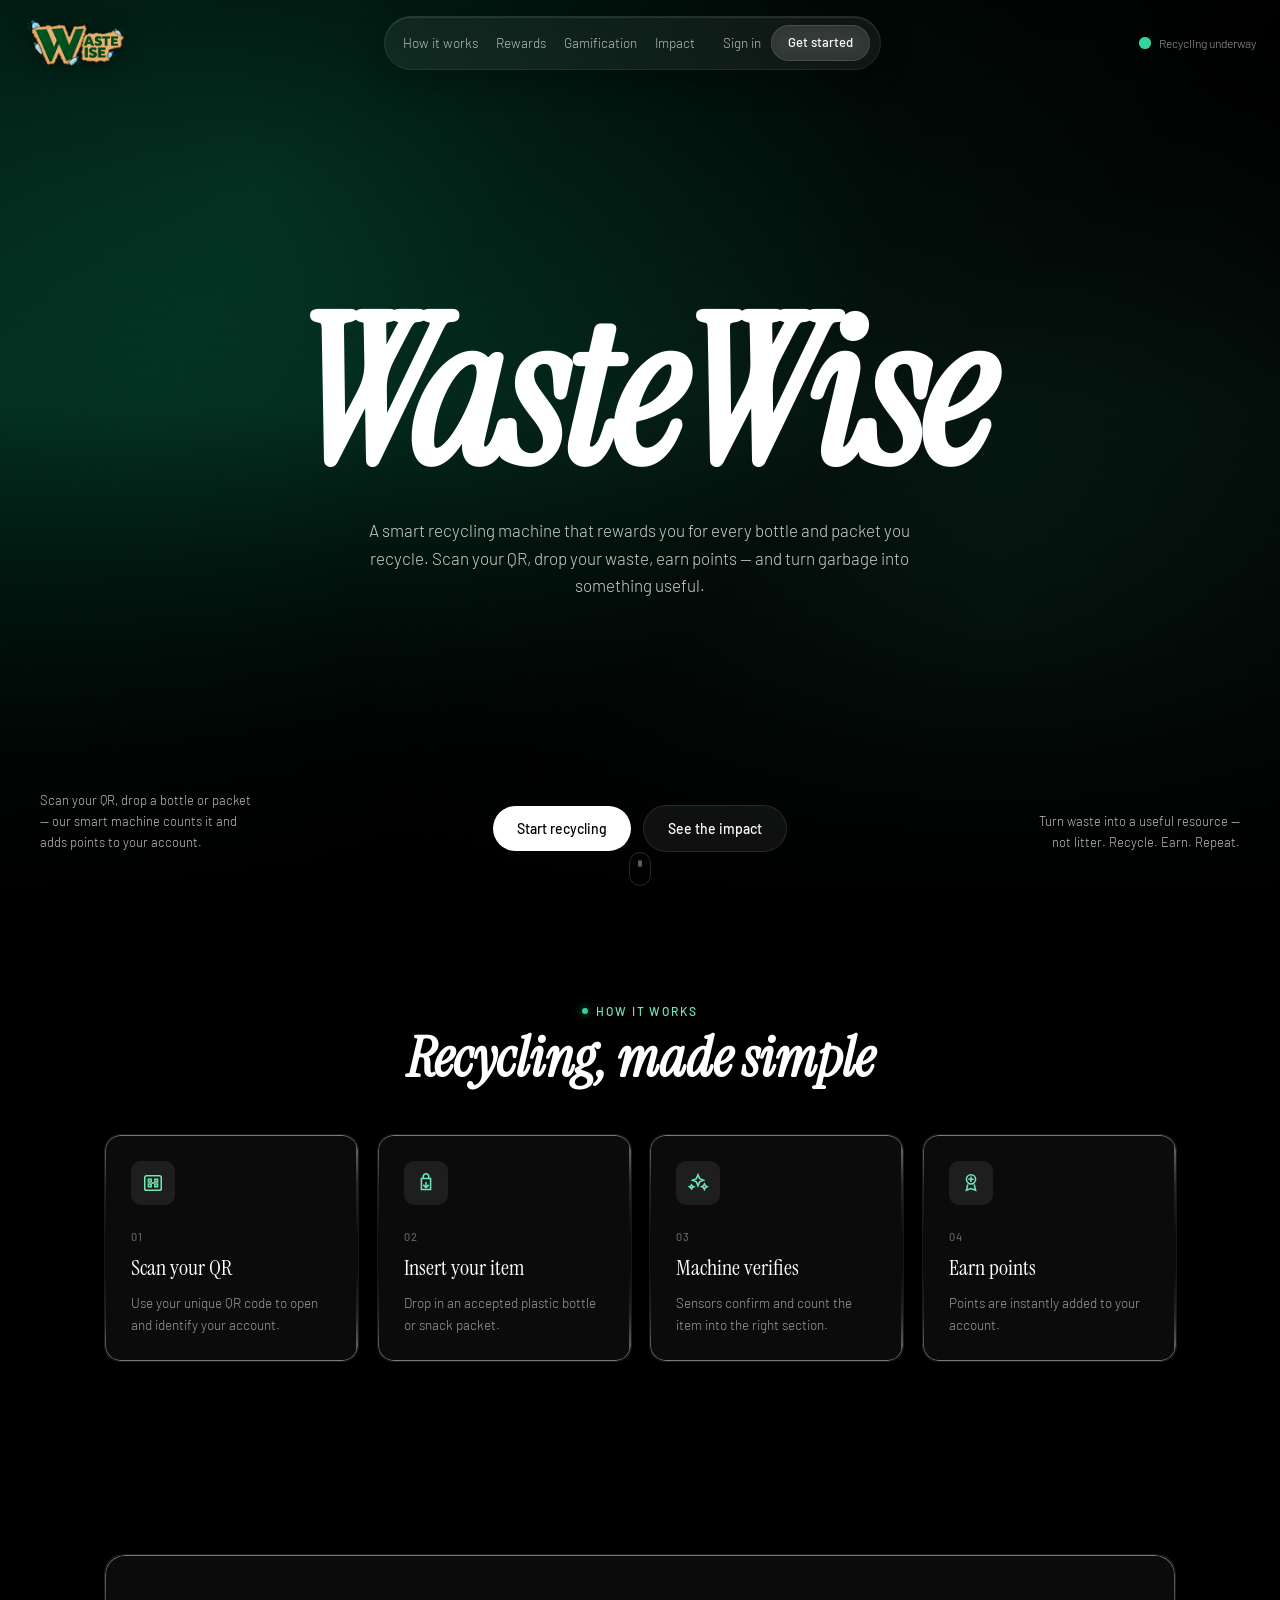
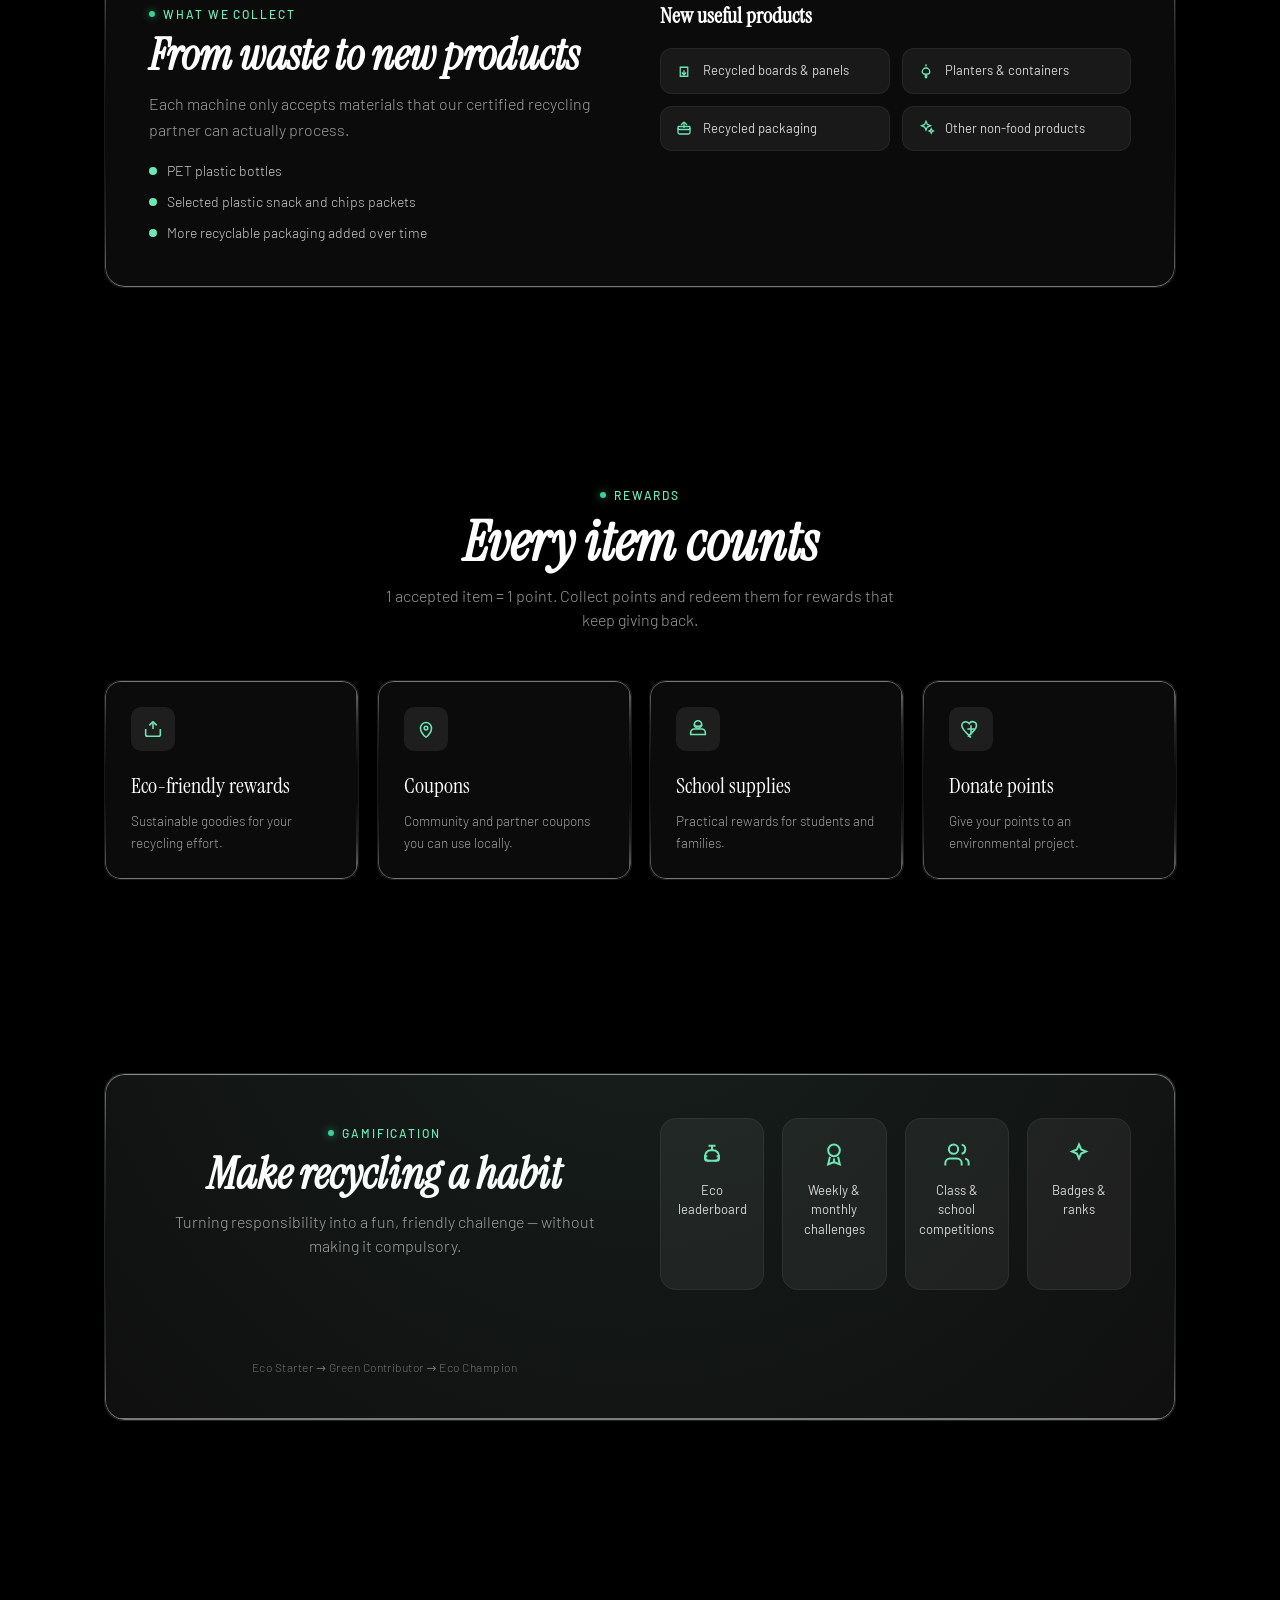
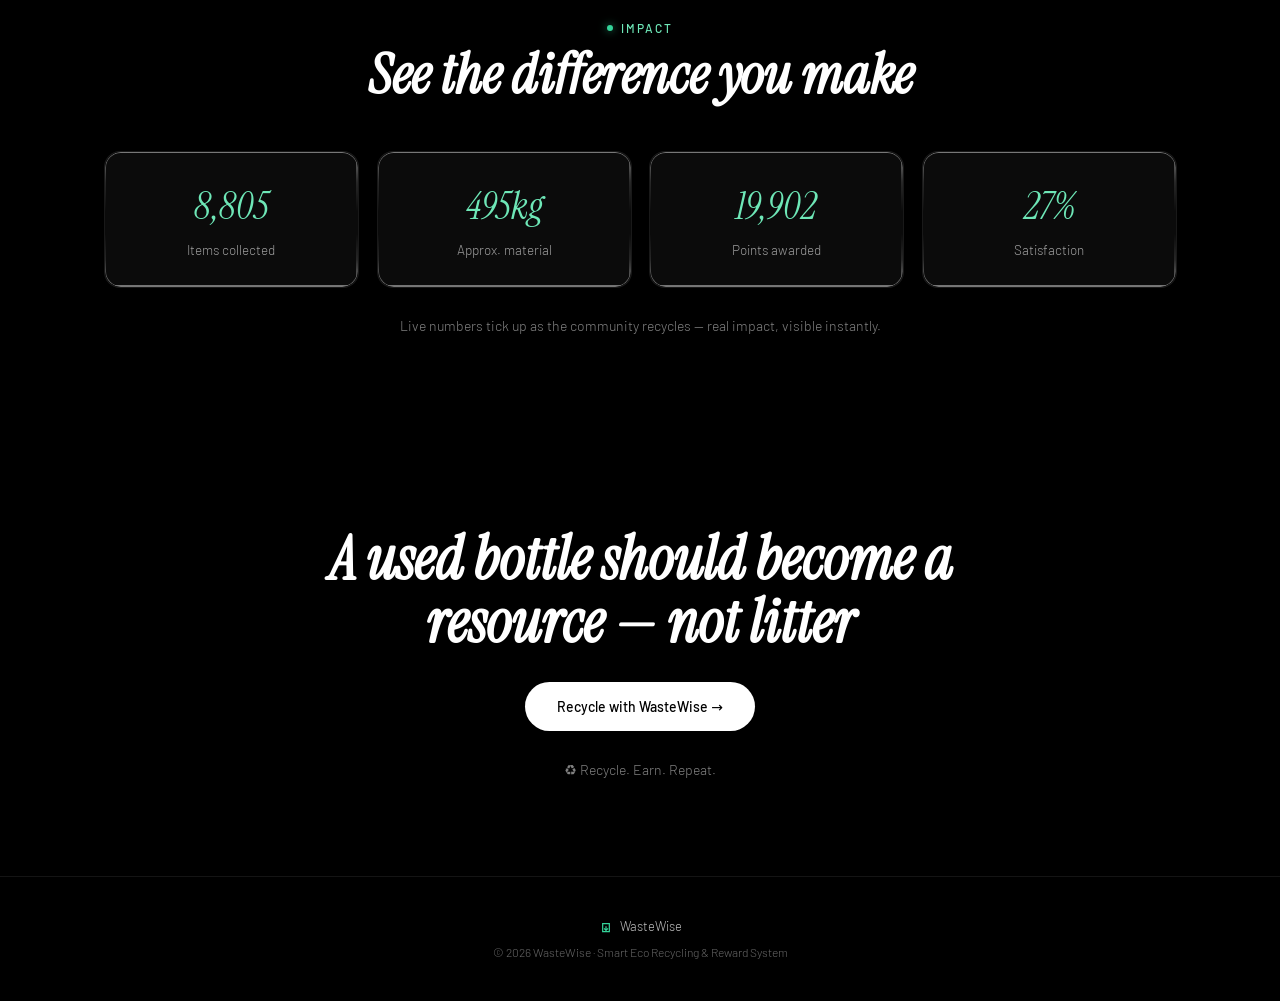
==== commit 04028aba: "chore: optimize - remove unused code & dedup config - backend: JwtService.java:60 remove unused isVa" ====
--- a/frontend/index.html
+++ b/frontend/index.html
@@ -189,7 +189,7 @@
     <section id="gamification" class="section reveal">
       <div class="panel panel-strong">
         <div class="section-head" style="margin-bottom: 32px;">
-          <span class="eyebrow eyebrow-center"><span class="eyebrow-dot"></span> Gamification</span>
+          <span class="eyebrow"><span class="eyebrow-dot"></span> Gamification</span>
           <h2>Make recycling a habit</h2>
           <p class="section-desc">Turning responsibility into a fun, friendly challenge — without making it compulsory.</p>
         </div>
--- a/frontend/style.css
+++ b/frontend/style.css
@@ -1,6 +1,4 @@
 /* WasteWise — pure HTML/CSS — animated edition */
-@import url('https://fonts.googleapis.com/css2?family=Instrument+Serif:ital@0;1&family=Barlow:wght@300;400;500;600&display=swap');
-
 * { box-sizing: border-box; margin: 0; padding: 0; }
 html { scroll-behavior: smooth; scroll-padding-top: 80px; }
 body {
